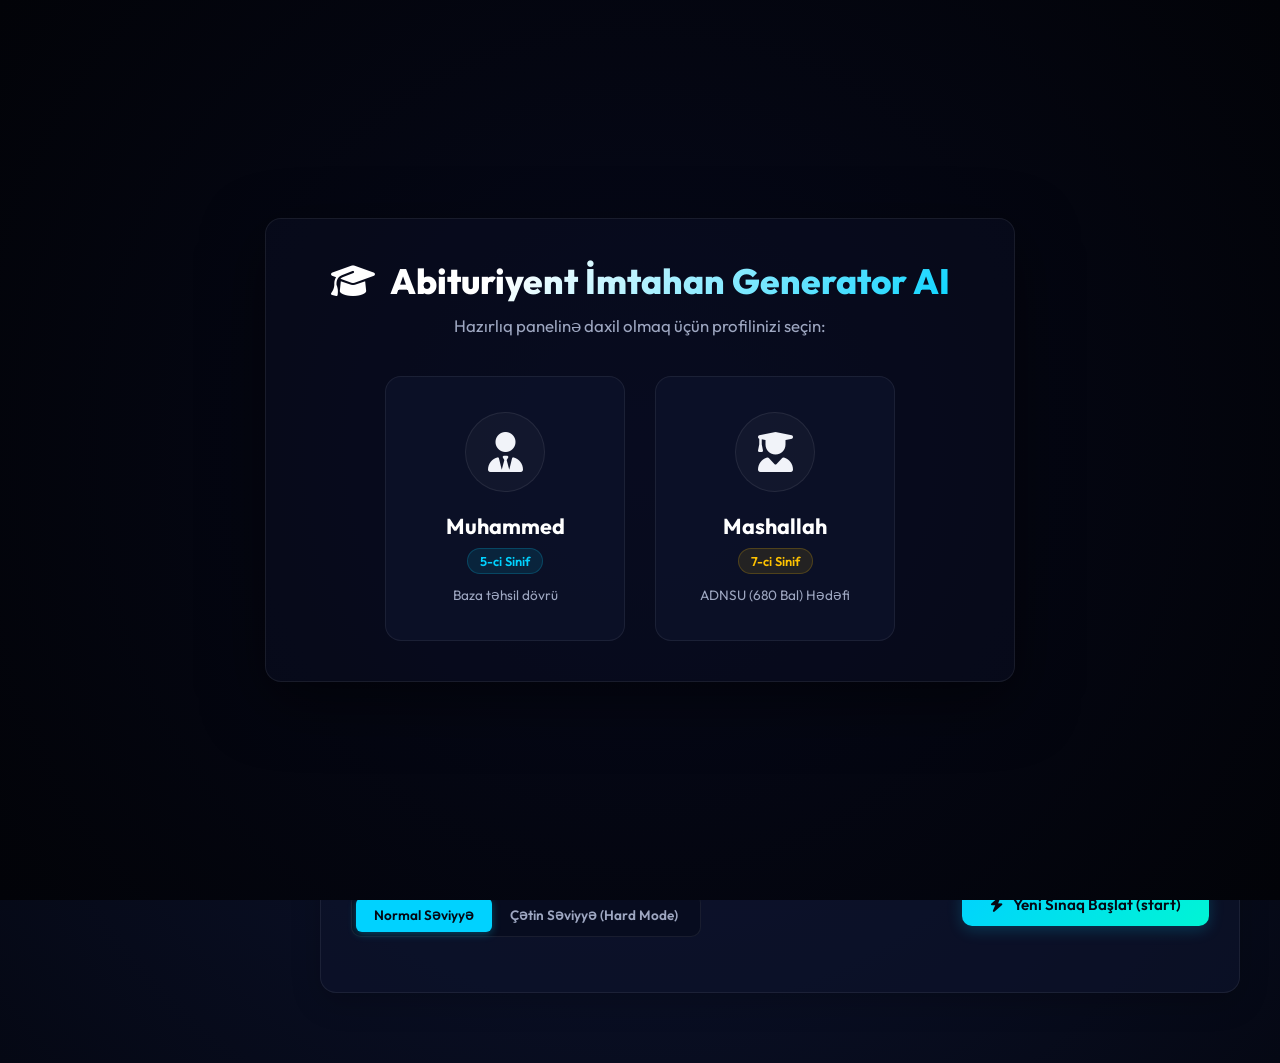
==== index.html @ c6dd71a8 "Add files via upload" ====
<!DOCTYPE html>
<html lang="az">
<head>
  <meta charset="UTF-8">
  <meta name="viewport" content="width=device-width, initial-scale=1.0">
  <title>ADNSU 1-ci Qrup Hazırlıq Paneli — Abituriyent İmtahan Generator AI</title>
  
  <!-- FontAwesome Icons -->
  <link rel="stylesheet" href="https://cdnjs.cloudflare.com/ajax/libs/font-awesome/6.4.0/css/all.min.css">
  
  <!-- Custom Styles -->
  <link rel="stylesheet" href="styles.css">
</head>
<body>

  <!-- UPGRADE: Multi-user passwordless Login Overlay -->
  <div id="login-screen" class="login-overlay">
    <div class="login-container">
      <h1 class="login-title"><i class="fa-solid fa-graduation-cap"></i> Abituriyent İmtahan Generator AI</h1>
      <p class="login-subtitle">Hazırlıq panelinə daxil olmaq üçün profilinizi seçin:</p>
      <div class="profiles-grid">
        <div class="profile-card muhammed-card" id="profile-muhammed">
          <div class="profile-avatar"><i class="fa-solid fa-user-tie"></i></div>
          <h3>Muhammed</h3>
          <span class="profile-badge">5-ci Sinif</span>
          <p class="profile-desc">Baza təhsil dövrü</p>
        </div>
        <div class="profile-card mashallah-card" id="profile-mashallah">
          <div class="profile-avatar"><i class="fa-solid fa-user-graduate"></i></div>
          <h3>Mashallah</h3>
          <span class="profile-badge target">7-ci Sinif</span>
          <p class="profile-desc">ADNSU (680 Bal) Hədəfi</p>
        </div>
      </div>
    </div>
  </div>

  <div class="app-container">
    
    <!-- Sidebar Navigation -->
    <aside class="sidebar">
      <div class="sidebar-top">
        <div class="logo-section">
          <div class="logo-icon">
            <i class="fa-solid fa-graduation-cap"></i>
          </div>
          <div class="logo-text">
            <h2>ADNSU AI</h2>
            <p>1-ci Qrup Hazırlıq</p>
          </div>
        </div>
        
        <ul class="nav-links">
          <li class="nav-item">
            <button class="nav-btn active" data-tab="exam-tab">
              <i class="fa-solid fa-circle-play"></i>
              <span>Sınaq İmtahanı</span>
            </button>
          </li>
          <li class="nav-item">
            <button class="nav-btn" data-tab="roadmap-tab">
              <i class="fa-solid fa-map-location-dot"></i>
              <span>Riyaziyyat Yol Xəritəsi</span>
            </button>
          </li>
          <li class="nav-item">
            <button class="nav-btn" data-tab="plan-tab">
              <i class="fa-solid fa-calendar-check"></i>
              <span>Gündəlik Plan</span>
            </button>
          </li>
          <li class="nav-item">
            <button class="nav-btn" data-tab="calc-tab">
              <i class="fa-solid fa-calculator"></i>
              <span>ADNSU Kalkulyatoru</span>
            </button>
          </li>
        </ul>
      </div>
      
      <div class="sidebar-footer">
        <!-- UPGRADE: Sidebar Switch Profile Widget -->
        <div class="active-user-widget" id="sidebar-user-widget" style="margin-bottom: 15px; background: rgba(255,255,255,0.03); border: 1px solid var(--glass-border); border-radius: var(--border-radius-sm); padding: 10px; display: flex; align-items: center; justify-content: space-between;">
          <div style="display: flex; align-items: center; gap: 8px;">
            <i class="fa-solid fa-circle-user" id="sidebar-user-avatar-color" style="color: var(--neon-teal);"></i>
            <span style="font-size: 0.85rem; font-weight: 700;" id="sidebar-active-user-name">Giriş edilməyib</span>
          </div>
          <button id="btn-logout" title="İstifadəçini Dəyiş" style="background: transparent; border: none; cursor: pointer; color: var(--neon-rose); padding: 2px 6px; font-size: 0.95rem; transition: var(--transition-smooth);"><i class="fa-solid fa-right-from-bracket"></i></button>
        </div>
        <p>© 2026 Elite Exam Sim AI</p>
        <p>Hədəf: 680+ Bal</p>
      </div>
    </aside>

    <!-- Main Content Panel -->
    <main class="main-content">
      
      <!-- Top Dashboard Header -->
      <header class="header-dashboard">
        <div class="welcome-msg">
          <h1 id="dynamic-greeting">Xoş Gəldin, Abituriyent!</h1>
          <p>ADNSU hazırlıq planına əsasən bugünkü inkişaf göstəricilərin:</p>
        </div>
        
        <div class="target-badge">
          <i class="fa-solid fa-award"></i>
          <span>Hədəf: ADNSU (650–680 Bal)</span>
        </div>

        <!-- UPGRADE: Custom Class/Grade Selector Menu -->
        <div class="class-selector-wrapper" style="background: var(--glass-surface); border: 1px solid var(--glass-border); border-radius: 50px; padding: 4px 15px; display: flex; align-items: center; gap: 10px;">
          <span style="font-size: 0.85rem; color: var(--color-text-secondary); font-weight: 600;">Sinif:</span>
          <select class="class-select-dropdown" id="header-class-selector" style="background: transparent; border: none; color: var(--neon-teal); font-weight: 700; outline: none; cursor: pointer;">
            <option value="1" style="background: var(--bg-secondary); color: #fff;">1-ci Sinif</option>
            <option value="2" style="background: var(--bg-secondary); color: #fff;">2-ci Sinif</option>
            <option value="3" style="background: var(--bg-secondary); color: #fff;">3-cü Sinif</option>
            <option value="4" style="background: var(--bg-secondary); color: #fff;">4-cü Sinif</option>
            <option value="5" style="background: var(--bg-secondary); color: #fff;">5-ci Sinif</option>
            <option value="6" style="background: var(--bg-secondary); color: #fff;">6-cı Sinif</option>
            <option value="7" style="background: var(--bg-secondary); color: #fff;">7-ci Sinif</option>
            <option value="8" style="background: var(--bg-secondary); color: #fff;">8-ci Sinif</option>
            <option value="9" style="background: var(--bg-secondary); color: #fff;">9-cu Sinif</option>
            <option value="10" style="background: var(--bg-secondary); color: #fff;">10-cu Sinif</option>
            <option value="11" style="background: var(--bg-secondary); color: #fff;">11-ci Sinif</option>
          </select>
        </div>
      </header>

      <!-- Dashboard Summary Stats Row -->
      <section class="summary-grid">
        <div class="summary-card">
          <div class="card-header-summary">
            <span class="card-title">İmtahan sayı</span>
            <i class="fa-solid fa-file-signature card-icon"></i>
          </div>
          <div class="card-value" id="stats-total-exams">0</div>
          <div class="card-trend">
            <i class="fa-solid fa-circle-check"></i>
            <span>Sınaq simulyasiyası</span>
          </div>
        </div>
        
        <div class="summary-card">
          <div class="card-header-summary">
            <span class="card-title">Ortalama Bal</span>
            <i class="fa-solid fa-star-half-stroke card-icon" style="color: var(--neon-amber);"></i>
          </div>
          <div class="card-value" id="stats-avg-score">0%</div>
          <div class="card-trend" id="stats-avg-level">
            <span>Səviyyə: Yoxdur</span>
          </div>
        </div>

        <div class="summary-card">
          <div class="card-header-summary">
            <span class="card-title">Riyaziyyat Tərəqqisi</span>
            <i class="fa-solid fa-compass-drafting card-icon" style="color: var(--neon-teal);"></i>
          </div>
          <div class="card-value" id="stats-math-progress">0%</div>
          <div class="card-trend">
            <i class="fa-solid fa-arrow-trend-up"></i>
            <span>Mövzu tamamlanması</span>
          </div>
        </div>

        <div class="summary-card">
          <div class="card-header-summary">
            <span class="card-title">Gündəlik Tapşırıqlar</span>
            <i class="fa-solid fa-list-check card-icon" style="color: var(--neon-rose);"></i>
          </div>
          <div class="card-value" id="stats-daily-tasks">0%</div>
          <div class="card-trend">
            <i class="fa-solid fa-calendar-day"></i>
            <span>Həftəlik hədəf statusu</span>
          </div>
        </div>
      </section>

      <!-- VIEW 1: SINAQ İMTAHANI (EXAM GENERATOR) -->
      <div id="exam-tab" class="tab-view active">
        <!-- UPGRADE: Global Comparative Scoreboard -->
        <div class="glass-card" style="border-color: rgba(255,255,255,0.05); background: rgba(12,17,38,0.4); margin-bottom: 25px; padding: 20px 24px;">
          <h3 style="font-size: 1.15rem; font-weight: 700; margin-bottom: 15px; color: var(--neon-blue); display: flex; align-items: center; gap: 10px;">
            <i class="fa-solid fa-chart-simple"></i> Ümumi Liderlər Cədvəli (Muhammed vs Mashallah)
          </h3>
          <div class="scoreboard-grid">
            <div class="scoreboard-col" id="score-col-muhammed" style="flex: 1; padding: 10px 15px;">
              <div class="scoreboard-user-header" style="display: flex; align-items: center; gap: 8px; margin-bottom: 8px;">
                <i class="fa-solid fa-circle-user" style="color: var(--neon-blue); font-size: 1.1rem;"></i>
                <strong style="font-size: 0.95rem;">Muhammed (5-ci Sinif)</strong>
              </div>
              <div class="scoreboard-stats-row" style="font-size: 0.9rem; color: var(--color-text-secondary); display: flex; gap: 20px;">
                <div>Son İmtahan: <span id="board-score-muhammed" style="color: var(--neon-blue); font-weight: 700;">Yoxdur</span></div>
                <div>Orta Bal: <span id="board-avg-muhammed" style="color: var(--neon-teal); font-weight: 700;">Yoxdur</span></div>
              </div>
            </div>
            
            <div class="scoreboard-col" id="score-col-mashallah" style="flex: 1; padding: 10px 15px; border-left: 1px solid rgba(255,255,255,0.08);">
              <div class="scoreboard-user-header" style="display: flex; align-items: center; gap: 8px; margin-bottom: 8px;">
                <i class="fa-solid fa-circle-user" style="color: var(--neon-amber); font-size: 1.1rem;"></i>
                <strong style="font-size: 0.95rem;">Mashallah (7-ci Sinif)</strong>
              </div>
              <div class="scoreboard-stats-row" style="font-size: 0.9rem; color: var(--color-text-secondary); display: flex; flex-direction: column; gap: 5px;">
                <div style="display: flex; gap: 20px;">
                  <div>Son İmtahan: <span id="board-score-mashallah" style="color: var(--neon-amber); font-weight: 700;">Yoxdur</span></div>
                  <div>Orta Bal: <span id="board-avg-mashallah" style="color: var(--neon-teal); font-weight: 700;">Yoxdur</span></div>
                </div>
                <div style="width: 100%; margin-top: 5px;">
                  <div style="display: flex; justify-content: space-between; font-size: 0.8rem; margin-bottom: 3px;">
                    <span>ADNSU Hədəf Tərəqqisi:</span>
                    <span id="board-pct-mashallah" style="color: var(--neon-amber); font-weight: 600;">0%</span>
                  </div>
                  <div class="analysis-bar-container" style="height: 6px;">
                    <div class="analysis-bar-fill" id="board-fill-mashallah" style="background: var(--neon-amber); width: 0%;"></div>
                  </div>
                </div>
              </div>
            </div>
          </div>
        </div>

        <div class="glass-card">
          <div class="glass-card-title">
            <span><i class="fa-solid fa-microchip" style="color: var(--neon-blue); margin-right: 10px;"></i> DİM Formatında Qarışıq Sınaq Simulyatoru</span>
            <span class="target-badge" id="exam-status-badge" style="display: none; border-color: var(--neon-teal); color: var(--neon-teal);">İmtahan Davam Edir</span>
          </div>

          <!-- Default Welcome / Setup screen -->
          <div id="exam-setup-view">
            <p style="color: var(--color-text-secondary); line-height: 1.6; margin-bottom: 25px;">
              Bu simulyator, Dövlət İmtahan Mərkəzinin (DİM) yeni 1-ci ixtisas qrupu fənn sisteminə uyğun olaraq hazırlanmışdır. 
              <strong>Kimya fənni çıxarılmış, yerinə İnformatika və Məntiq fənləri əlavə edilmişdir.</strong>
              Hər start düyməsinə kliklədiyinizdə fənn paylanması qorunaraq 20 tamamilə qarışıq və unikal test sualı yaradılacaqdır.
            </p>
            
            <div class="exam-controls">
              <div class="difficulty-toggle-wrapper">
                <span style="font-size: 0.9rem; font-weight: 600; color: var(--color-text-secondary); margin-right: 15px;">Çətinlik Dərəcəsi:</span>
                <div class="difficulty-toggle">
                  <button class="toggle-option active" id="diff-normal">Normal Səviyyə</button>
                  <button class="toggle-option" id="diff-hard">Çətin Səviyyə (Hard Mode)</button>
                </div>
              </div>
              
              <button class="btn-premium" id="btn-start-exam">
                <i class="fa-solid fa-bolt"></i> Yeni Sınaq Başlat (start)
              </button>
            </div>
          </div>

          <!-- Active Exam Question Sheet -->
          <div id="exam-active-view" style="display: none;">
            <div class="exam-controls" style="border-bottom: 1px solid rgba(255,255,255,0.05); padding-bottom: 15px;">
              <div>
                <span style="font-size: 0.95rem; color: var(--color-text-secondary);">Sınaq İmtahanı Aktivdir</span>
                <h4 style="font-size: 1.15rem; font-weight: 700; color: var(--neon-blue); margin-top: 4px;" id="exam-questions-counter">Hazırlanır...</h4>
              </div>
              <div style="display: flex; gap: 10px;">
                <button class="btn-secondary-glow" id="btn-reset-exam">Yenidən Başlat</button>
                <button class="btn-premium" id="btn-check-answers" style="background: linear-gradient(135deg, var(--neon-teal) 0%, var(--neon-blue) 100%);">
                  <i class="fa-solid fa-square-poll-vertical"></i> Nəticəni Yoxla (check)
                </button>
              </div>
            </div>

            <!-- Dynamic Question List Insertion Point -->
            <div class="questions-list" id="active-questions-list"></div>
          </div>

          <!-- Post-Grading Score Card & Mistake Review -->
          <div id="exam-results-view" style="display: none;">
            <div class="glass-card-title" style="border-color: var(--neon-teal);">
              <span><i class="fa-solid fa-square-poll-vertical" style="color: var(--neon-teal); margin-right: 10px;"></i> Sınaq Nəticələriniz</span>
              <button class="btn-premium" id="btn-restart-setup">
                <i class="fa-solid fa-arrow-rotate-right"></i> Yeni İmtahana Başla
              </button>
            </div>

            <div class="score-summary-panel">
              <div class="score-circular-container">
                <div class="circular-progress" id="results-circle">
                  <div class="score-text-inside" id="results-percent-display">
                    0%
                    <span>NƏTİCƏ</span>
                  </div>
                </div>
                <h3 class="score-grade-label" id="results-grade-label">Zəif</h3>
                <p style="font-size: 0.85rem; color: var(--color-text-secondary);" id="results-raw-score">0 / 20 düzgün cavab</p>
              </div>

              <div class="subject-analysis-box">
                <h4 class="analysis-title">Fənnlər Üzrə Analiz</h4>
                <div class="analysis-list" id="results-subject-analysis-list">
                  <!-- Subject bars dynamically injected -->
                </div>
              </div>
            </div>

            <!-- Incorrect Answers Step-by-Step solutions -->
            <div class="glass-card" style="margin-top: 30px; border-color: rgba(255,255,255,0.05); background: rgba(6, 10, 25, 0.4);">
              <h3 style="font-size: 1.2rem; font-weight: 700; margin-bottom: 20px; color: var(--neon-amber);">
                <i class="fa-solid fa-circle-info" style="margin-right: 10px;"></i> Səhvlərin İzahı və Təhlili (mistake)
              </h3>
              <p style="color: var(--color-text-secondary); font-size: 0.9rem; margin-bottom: 20px;" id="results-mistake-intro">
                Aşağıda səhv etdiyiniz sualların və ya boş buraxdığınız tapşırıqların ətraflı addım-addım həlləri təqdim edilmişdir.
              </p>
              <div class="questions-list" id="graded-mistakes-review-list">
                <!-- Incorrect questions review goes here -->
              </div>
            </div>

            <!-- Doubtful Questions marked "Əmin deyiləm" -->
            <div class="glass-card" style="margin-top: 30px; border-color: rgba(255, 195, 0, 0.2); background: rgba(12, 17, 38, 0.4);" id="review-questions-box">
              <h3 style="font-size: 1.2rem; font-weight: 700; margin-bottom: 20px; color: var(--neon-amber);">
                <i class="fa-solid fa-bookmark" style="margin-right: 10px;"></i> Şübhəli Suallar (Əmin deyiləm)
              </h3>
              <p style="color: var(--color-text-secondary); font-size: 0.9rem; margin-bottom: 20px;">
                İmtahan zamanı "Əmin deyiləm" olaraq işarələdiyiniz suallar aşağıda siyahılanmışdır. Onları yenidən analiz edib cavablandıra bilərsiniz.
              </p>
              <div class="questions-list" id="graded-review-review-list">
                <!-- Doubtful questions review goes here -->
              </div>
            </div>
          </div>
        </div>
      </div>

      <!-- VIEW 2: RİYAZİYYAT YOL XƏRİTƏSİ (MATHEMATICS ROADMAP) -->
      <div id="roadmap-tab" class="tab-view">
        <div class="glass-card">
          <div class="glass-card-title">
            <span><i class="fa-solid fa-map-location-dot" style="color: var(--neon-blue); margin-right: 10px;"></i> Riyaziyyat Fənni Yol Xəritəsi</span>
            <div class="target-badge" style="border-color: var(--neon-teal); color: var(--neon-teal);">
              <span id="roadmap-global-progress">Tərəqqi: 0%</span>
            </div>
          </div>
          
          <p style="color: var(--color-text-secondary); line-height: 1.6; margin-bottom: 30px; font-size: 0.95rem;">
            7-ci sinifdən 11-ci sinif buraxılış və blok imtahanına qədər bütün DİM Riyaziyyat mövzuları aşağıda ardıcıllıqla verilmişdir. 
            Mənimsədiyiniz mövzuları qeyd edin və tərəqqinizi real vaxt rejimində izləyin. Məlumatlar avtomatik yadda saxlanılır!
          </p>

          <div class="roadmap-timeline" id="roadmap-timeline-container">
            <!-- Timeline elements dynamically injected -->
          </div>
        </div>
      </div>

      <!-- VIEW 3: GÜNDƏLİK PLAN (DAILY STUDY PLAN) -->
      <div id="plan-tab" class="tab-view">
        <div class="glass-card">
          <div class="glass-card-title">
            <span><i class="fa-solid fa-calendar-check" style="color: var(--neon-blue); margin-right: 10px;"></i> Gündəlik və Siniflər Üzrə Dərs Planı</span>
            <div class="target-badge" style="border-color: var(--neon-teal); color: var(--neon-teal);">
              <span id="plan-global-progress">Tamamlanma: 0%</span>
            </div>
          </div>

          <p style="color: var(--color-text-secondary); line-height: 1.6; margin-bottom: 25px; font-size: 0.95rem;">
            650–680 bal toplamaq sistemli işləməkdən asılıdır. Hər yaş/sinif qrupuna uyğun olaraq sizə təqdim etdiyimiz 
            hazırlıq addımlarını edin. Gündəlik fəaliyyətlərinizi yoxlayaraq sistemli hərəkət edin.
          </p>

          <div class="plan-tabs">
            <button class="plan-tab-btn active" data-plan="plan-7-8">7–8-ci Sinif (Baza dövrü)</button>
            <button class="plan-tab-btn" data-plan="plan-9">9-cu Sinif (Buraxılış ili)</button>
            <button class="plan-tab-btn" data-plan="plan-10-11">10–11-ci Sinif (1-ci qrup blok)</button>
          </div>

          <!-- Dynamic Study checklist insertion containers -->
          <div class="plan-list-section active" id="plan-7-8">
            <!-- Dynamically populated -->
          </div>
          <div class="plan-list-section" id="plan-9">
            <!-- Dynamically populated -->
          </div>
          <div class="plan-list-section" id="plan-10-11">
            <!-- Dynamically populated -->
          </div>
        </div>
      </div>

      <!-- VIEW 4: ADNSU KALKULYATORU (TARGET CALCULATOR) -->
      <div id="calc-tab" class="tab-view">
        <div class="glass-card">
          <div class="glass-card-title">
            <span><i class="fa-solid fa-calculator" style="color: var(--neon-blue); margin-right: 10px;"></i> ADNSU Hədəf və Bal Kalkulyatoru (700 bal)</span>
          </div>

          <p style="color: var(--color-text-secondary); line-height: 1.6; margin-bottom: 30px; font-size: 0.95rem;">
            DİM-in 1-ci qrup balları 2 mərhələ üzrə hesablanır: <strong>I Mərhələ (Buraxılış - max 300 bal)</strong> və <strong>II Mərhələ (Blok - max 400 bal)</strong>. 
            Aşağıdakı sürgüləri tənzimləyərək hədəflərinizi müəyyən edin və ADNSU-nun müvafiq ixtisaslarına uyğunluğunuzu öyrənin.
          </p>

          <div class="calc-container">
            
            <div class="calc-inputs-block">
              <!-- Category 1: Buraxılış fənləri -->
              <h4 style="font-size: 1.05rem; font-weight: 700; color: var(--neon-blue); border-bottom: 1px solid rgba(255,255,255,0.05); padding-bottom: 8px;">
                I Mərhələ: Buraxılış İmtahanı (Maksimum 300 Bal)
              </h4>
              
              <div class="calc-row-item">
                <div class="calc-row-label">
                  <i class="fa-solid fa-book-open"></i>
                  <span>Azərbaycan dili</span>
                </div>
                <input type="range" class="calc-slider" id="calc-l1-lang" min="0" max="100" value="85">
                <div class="calc-value-display" id="calc-l1-lang-val">85 Bal</div>
              </div>

              <div class="calc-row-item">
                <div class="calc-row-label">
                  <i class="fa-solid fa-square-root-variable"></i>
                  <span>Riyaziyyat</span>
                </div>
                <input type="range" class="calc-slider" id="calc-l1-math" min="0" max="100" value="90">
                <div class="calc-value-display" id="calc-l1-math-val">90 Bal</div>
              </div>

              <div class="calc-row-item">
                <div class="calc-row-label">
                  <i class="fa-solid fa-language"></i>
                  <span>İngilis dili</span>
                </div>
                <input type="range" class="calc-slider" id="calc-l1-eng" min="0" max="100" value="85">
                <div class="calc-value-display" id="calc-l1-eng-val">85 Bal</div>
              </div>

              <!-- Category 2: Blok fənləri -->
              <h4 style="font-size: 1.05rem; font-weight: 700; color: var(--neon-teal); border-bottom: 1px solid rgba(255,255,255,0.05); padding-bottom: 8px; margin-top: 15px;">
                II Mərhələ: 1-ci Qrup Blok İmtahanı (Maksimum 400 Bal)
              </h4>

              <div class="calc-row-item">
                <div class="calc-row-label">
                  <i class="fa-solid fa-compass-drafting"></i>
                  <span>Riyaziyyat (Blok)</span>
                </div>
                <input type="range" class="calc-slider" id="calc-l2-math" min="0" max="150" value="130">
                <div class="calc-value-display" id="calc-l2-math-val">130 Bal</div>
              </div>

              <div class="calc-row-item">
                <div class="calc-row-label">
                  <i class="fa-solid fa-atom"></i>
                  <span>Fizika (Blok)</span>
                </div>
                <input type="range" class="calc-slider" id="calc-l2-phys" min="0" max="150" value="120">
                <div class="calc-value-display" id="calc-l2-phys-val">120 Bal</div>
              </div>

              <div class="calc-row-item">
                <div class="calc-row-label">
                  <i class="fa-solid fa-network-wired"></i>
                  <span>İnformatika (Blok)</span>
                </div>
                <input type="range" class="calc-slider" id="calc-l2-info" min="0" max="100" value="90">
                <div class="calc-value-display" id="calc-l2-info-val">90 Bal</div>
              </div>
            </div>

            <!-- Results Card display -->
            <div class="calc-results-card">
              <div class="calc-score-circle">
                <div class="calc-score-number" id="calc-total-score">600</div>
                <div class="calc-score-total">700 BALDAN</div>
              </div>
              <h3 class="calc-status-title" id="calc-faculty-tier">Kompüter Mühəndisliyi</h3>
              <p class="calc-status-desc" id="calc-faculty-analysis">
                Topladığınız <strong>600 Bal</strong> ilə ADNSU-nun əksər ixtisaslarına (məsələn, İT və Kompüter Mühəndisliyi) qəbul olma şansınız çox yüksəkdir! 680 bal hədəfi üçün Riyaziyyat və Fizikadan bir az daha güclənməlisiniz.
              </p>
            </div>

          </div>
        </div>
      </div>

    </main>

  </div>

  <!-- Load Questions database -->
  <script src="questions.js"></script>
  <!-- Concept Explanation Modal -->
  <div id="help-modal" class="modal-overlay" style="display: none;">
    <div class="modal-content">
      <div class="modal-header">
        <h3>
          <i class="fa-solid fa-lightbulb" style="color: var(--neon-teal); margin-right: 10px;"></i>
          Mövzu İzahı (Başa Sal)
        </h3>
        <button class="modal-close-btn" id="btn-close-modal"><i class="fa-solid fa-xmark"></i></button>
      </div>
      <div class="modal-body">
        <p id="help-modal-concept-text"></p>
      </div>
      <div class="modal-footer">
        <button class="btn-premium" id="btn-modal-got-it">Başa Düşdüm! 👍</button>
      </div>
    </div>
  </div>

  <!-- Load Main Application Logic -->
  <script src="app.js"></script>
</body>
</html>
---- styles.css ----
/* styles.css - ADNSU 1st Group Prep Dashboard Premium Styles */
@import url('https://fonts.googleapis.com/css2?family=Outfit:wght@300;400;500;600;700;800&display=swap');

:root {
  --bg-primary: #050814;
  --bg-secondary: #0c1126;
  --glass-surface: rgba(13, 19, 44, 0.7);
  --glass-border: rgba(255, 255, 255, 0.07);
  --glass-border-glow: rgba(0, 210, 255, 0.3);
  
  --color-text-primary: #f1f3f9;
  --color-text-secondary: #9ea7c1;
  --color-text-muted: #5e6885;
  
  --neon-blue: #00d2ff;
  --neon-teal: #00f5d4;
  --neon-amber: #ffc300;
  --neon-rose: #ff2a7a;
  
  --neon-blue-glow: rgba(0, 210, 255, 0.4);
  --neon-teal-glow: rgba(0, 245, 212, 0.4);
  --neon-amber-glow: rgba(255, 195, 0, 0.4);
  --neon-rose-glow: rgba(255, 42, 122, 0.4);
  
  --border-radius-lg: 16px;
  --border-radius-md: 10px;
  --border-radius-sm: 6px;
  
  --transition-smooth: all 0.3s cubic-bezier(0.4, 0, 0.2, 1);
  --font-main: 'Outfit', sans-serif;
}

* {
  margin: 0;
  padding: 0;
  box-sizing: border-box;
  font-family: var(--font-main);
  scrollbar-width: thin;
  scrollbar-color: var(--neon-blue) var(--bg-secondary);
}

/* Scrollbar styling */
::-webkit-scrollbar {
  width: 8px;
  height: 8px;
}
::-webkit-scrollbar-track {
  background: var(--bg-primary);
}
::-webkit-scrollbar-thumb {
  background: var(--bg-secondary);
  border-radius: 10px;
  border: 2px solid var(--bg-primary);
}
::-webkit-scrollbar-thumb:hover {
  background: var(--neon-blue);
}

body {
  background: radial-gradient(circle at 50% 50%, #0e1635 0%, #050814 100%);
  color: var(--color-text-primary);
  min-height: 100vh;
  display: flex;
  overflow-x: hidden;
}

/* Main Layout */
.app-container {
  display: flex;
  width: 100%;
  min-height: 100vh;
}

/* Sidebar Styling */
.sidebar {
  width: 280px;
  background: rgba(6, 10, 25, 0.85);
  backdrop-filter: blur(20px);
  border-right: 1px solid var(--glass-border);
  padding: 30px 20px;
  display: flex;
  flex-direction: class; /* column */
  flex-direction: column;
  justify-content: space-between;
  position: fixed;
  height: 100vh;
  z-index: 100;
  transition: var(--transition-smooth);
}

.logo-section {
  display: flex;
  align-items: center;
  gap: 15px;
  margin-bottom: 40px;
  padding: 0 10px;
}

.logo-icon {
  width: 45px;
  height: 45px;
  background: linear-gradient(135deg, var(--neon-blue) 0%, var(--neon-teal) 100%);
  border-radius: var(--border-radius-md);
  display: flex;
  align-items: center;
  justify-content: center;
  box-shadow: 0 0 15px var(--neon-blue-glow);
  font-size: 1.5rem;
  color: var(--bg-primary);
}

.logo-text h2 {
  font-size: 1.25rem;
  font-weight: 800;
  background: linear-gradient(to right, var(--color-text-primary), var(--neon-blue));
  -webkit-background-clip: text;
  -webkit-text-fill-color: transparent;
  letter-spacing: 0.5px;
}

.logo-text p {
  font-size: 0.75rem;
  color: var(--neon-teal);
  font-weight: 500;
  text-transform: uppercase;
  letter-spacing: 1px;
}

.nav-links {
  list-style: none;
  display: flex;
  flex-direction: column;
  gap: 10px;
}

.nav-item {
  width: 100%;
}

.nav-btn {
  width: 100%;
  background: transparent;
  border: none;
  outline: none;
  padding: 14px 18px;
  color: var(--color-text-secondary);
  border-radius: var(--border-radius-md);
  display: flex;
  align-items: center;
  gap: 15px;
  cursor: pointer;
  font-size: 0.95rem;
  font-weight: 500;
  text-align: left;
  transition: var(--transition-smooth);
}

.nav-btn i {
  font-size: 1.15rem;
  transition: var(--transition-smooth);
}

.nav-btn:hover {
  color: var(--neon-blue);
  background: rgba(0, 210, 255, 0.05);
}

.nav-btn.active {
  color: var(--bg-primary);
  background: linear-gradient(135deg, var(--neon-blue) 0%, var(--neon-teal) 100%);
  font-weight: 600;
  box-shadow: 0 4px 15px rgba(0, 210, 255, 0.25);
}

.nav-btn.active i {
  color: var(--bg-primary);
}

.sidebar-footer {
  padding: 20px 10px 0;
  border-top: 1px solid rgba(255, 255, 255, 0.05);
}

.sidebar-footer p {
  font-size: 0.8rem;
  color: var(--color-text-muted);
  text-align: center;
}

/* Main Content Area */
.main-content {
  flex: 1;
  margin-left: 280px;
  padding: 40px;
  min-height: 100vh;
  transition: var(--transition-smooth);
}

/* Header Dashboard Styling */
.header-dashboard {
  display: flex;
  justify-content: space-between;
  align-items: center;
  margin-bottom: 35px;
}

.welcome-msg h1 {
  font-size: 2.2rem;
  font-weight: 800;
  margin-bottom: 6px;
  background: linear-gradient(to right, #ffffff 30%, var(--color-text-secondary));
  -webkit-background-clip: text;
  -webkit-text-fill-color: transparent;
}

.welcome-msg p {
  font-size: 0.95rem;
  color: var(--color-text-secondary);
}

.target-badge {
  background: var(--glass-surface);
  border: 1px solid var(--neon-amber-glow);
  border-radius: 50px;
  padding: 8px 20px;
  display: flex;
  align-items: center;
  gap: 10px;
  box-shadow: 0 0 15px rgba(255, 195, 0, 0.1);
}

.target-badge i {
  color: var(--neon-amber);
}

.target-badge span {
  font-size: 0.9rem;
  font-weight: 600;
  color: var(--neon-amber);
}

/* Dashboard Grid Summary Cards */
.summary-grid {
  display: grid;
  grid-template-columns: repeat(auto-fit, minmax(220px, 1fr));
  gap: 20px;
  margin-bottom: 35px;
}

.summary-card {
  background: var(--glass-surface);
  backdrop-filter: blur(15px);
  border: 1px solid var(--glass-border);
  border-radius: var(--border-radius-lg);
  padding: 24px;
  display: flex;
  flex-direction: column;
  gap: 10px;
  transition: var(--transition-smooth);
  position: relative;
  overflow: hidden;
}

.summary-card:hover {
  transform: translateY(-5px);
  border-color: var(--neon-blue-glow);
  box-shadow: 0 8px 25px rgba(0, 210, 255, 0.1);
}

.summary-card::before {
  content: '';
  position: absolute;
  top: 0;
  left: 0;
  width: 100%;
  height: 4px;
  background: linear-gradient(to right, var(--neon-blue), var(--neon-teal));
  opacity: 0;
  transition: var(--transition-smooth);
}

.summary-card:hover::before {
  opacity: 1;
}

.card-header-summary {
  display: flex;
  justify-content: space-between;
  align-items: center;
}

.card-title {
  font-size: 0.85rem;
  color: var(--color-text-secondary);
  font-weight: 600;
  text-transform: uppercase;
  letter-spacing: 0.5px;
}

.card-icon {
  font-size: 1.25rem;
  color: var(--neon-blue);
}

.card-value {
  font-size: 1.85rem;
  font-weight: 800;
  color: var(--color-text-primary);
}

.card-trend {
  font-size: 0.8rem;
  color: var(--neon-teal);
  display: flex;
  align-items: center;
  gap: 5px;
}

/* Tabs Views Container */
.tab-view {
  display: none;
  animation: fadeIn 0.4s ease-out forwards;
}

.tab-view.active {
  display: block;
}

@keyframes fadeIn {
  from {
    opacity: 0;
    transform: translateY(10px);
  }
  to {
    opacity: 1;
    transform: translateY(0);
  }
}

/* Interactive Glass Cards */
.glass-card {
  background: var(--glass-surface);
  backdrop-filter: blur(15px);
  border: 1px solid var(--glass-border);
  border-radius: var(--border-radius-lg);
  padding: 30px;
  margin-bottom: 30px;
  box-shadow: 0 10px 30px rgba(0, 0, 0, 0.2);
  transition: var(--transition-smooth);
}

.glass-card:hover {
  border-color: rgba(255, 255, 255, 0.12);
}

.glass-card-title {
  font-size: 1.35rem;
  font-weight: 700;
  margin-bottom: 20px;
  border-left: 4px solid var(--neon-blue);
  padding-left: 15px;
  display: flex;
  justify-content: space-between;
  align-items: center;
}

/* Buttons */
.btn-premium {
  background: linear-gradient(135deg, var(--neon-blue) 0%, var(--neon-teal) 100%);
  color: var(--bg-primary);
  border: none;
  outline: none;
  padding: 12px 28px;
  font-size: 0.95rem;
  font-weight: 600;
  border-radius: var(--border-radius-md);
  cursor: pointer;
  display: inline-flex;
  align-items: center;
  gap: 10px;
  box-shadow: 0 4px 15px rgba(0, 210, 255, 0.2);
  transition: var(--transition-smooth);
}

.btn-premium:hover {
  transform: translateY(-2px);
  box-shadow: 0 6px 20px rgba(0, 210, 255, 0.35);
}

.btn-premium:active {
  transform: translateY(0);
}

.btn-secondary-glow {
  background: rgba(255, 255, 255, 0.03);
  color: var(--color-text-primary);
  border: 1px solid var(--glass-border);
  outline: none;
  padding: 12px 28px;
  font-size: 0.95rem;
  font-weight: 600;
  border-radius: var(--border-radius-md);
  cursor: pointer;
  display: inline-flex;
  align-items: center;
  gap: 10px;
  transition: var(--transition-smooth);
}

.btn-secondary-glow:hover {
  background: rgba(255, 255, 255, 0.07);
  border-color: rgba(255, 255, 255, 0.2);
  color: var(--neon-blue);
}

/* Exam Screen specific styling */
.exam-controls {
  display: flex;
  justify-content: space-between;
  align-items: center;
  margin-bottom: 25px;
  flex-wrap: wrap;
  gap: 15px;
}

.difficulty-toggle {
  display: flex;
  background: rgba(6, 10, 25, 0.6);
  border: 1px solid var(--glass-border);
  padding: 4px;
  border-radius: var(--border-radius-md);
}

.toggle-option {
  padding: 8px 18px;
  border-radius: var(--border-radius-sm);
  background: transparent;
  border: none;
  color: var(--color-text-secondary);
  font-weight: 600;
  font-size: 0.85rem;
  cursor: pointer;
  transition: var(--transition-smooth);
}

.toggle-option.active {
  background: var(--neon-blue);
  color: var(--bg-primary);
  box-shadow: 0 2px 8px rgba(0, 210, 255, 0.3);
}

.toggle-option.active.hard {
  background: var(--neon-rose);
  color: #fff;
  box-shadow: 0 2px 8px rgba(255, 42, 122, 0.3);
}

/* Question Layout in Exam */
.questions-list {
  display: flex;
  flex-direction: column;
  gap: 25px;
  margin-bottom: 35px;
}

.question-item-card {
  background: rgba(12, 17, 38, 0.45);
  border: 1px solid var(--glass-border);
  border-radius: var(--border-radius-lg);
  padding: 24px;
  transition: var(--transition-smooth);
}

.question-item-card:hover {
  border-color: rgba(255, 255, 255, 0.1);
}

.question-meta {
  display: flex;
  gap: 10px;
  margin-bottom: 12px;
}

.meta-badge {
  font-size: 0.75rem;
  font-weight: 600;
  padding: 4px 10px;
  border-radius: 4px;
  text-transform: uppercase;
}

.badge-subject {
  background: rgba(0, 210, 255, 0.15);
  color: var(--neon-blue);
}

.badge-difficulty {
  background: rgba(0, 245, 212, 0.15);
  color: var(--neon-teal);
}

.badge-difficulty.hard {
  background: rgba(255, 42, 122, 0.15);
  color: var(--neon-rose);
}

.question-text {
  font-size: 1.05rem;
  font-weight: 500;
  line-height: 1.6;
  margin-bottom: 20px;
  color: var(--color-text-primary);
}

.options-grid {
  display: grid;
  grid-template-columns: repeat(auto-fit, minmax(240px, 1fr));
  gap: 15px;
}

.option-wrapper {
  position: relative;
}

.option-btn {
  width: 100%;
  background: rgba(255, 255, 255, 0.02);
  border: 1px solid var(--glass-border);
  border-radius: var(--border-radius-md);
  padding: 14px 20px;
  text-align: left;
  color: var(--color-text-secondary);
  font-size: 0.95rem;
  cursor: pointer;
  transition: var(--transition-smooth);
  display: flex;
  align-items: center;
  gap: 12px;
}

.option-indicator {
  width: 24px;
  height: 24px;
  border: 2px solid var(--color-text-muted);
  border-radius: 50%;
  display: flex;
  align-items: center;
  justify-content: center;
  font-size: 0.8rem;
  font-weight: 700;
  color: var(--color-text-secondary);
  flex-shrink: 0;
  transition: var(--transition-smooth);
}

.option-btn:hover {
  background: rgba(0, 210, 255, 0.04);
  border-color: var(--neon-blue-glow);
  color: var(--color-text-primary);
}

.option-btn:hover .option-indicator {
  border-color: var(--neon-blue);
  color: var(--neon-blue);
}

/* Checked / Selected Option States */
.option-btn.selected {
  background: rgba(0, 210, 255, 0.08);
  border-color: var(--neon-blue);
  color: #fff;
}

.option-btn.selected .option-indicator {
  background: var(--neon-blue);
  border-color: var(--neon-blue);
  color: var(--bg-primary);
}

/* Grading specific styling */
.option-btn.correct {
  background: rgba(0, 245, 212, 0.1);
  border-color: var(--neon-teal);
  color: #fff;
}

.option-btn.correct .option-indicator {
  background: var(--neon-teal);
  border-color: var(--neon-teal);
  color: var(--bg-primary);
}

.option-btn.wrong {
  background: rgba(255, 42, 122, 0.1);
  border-color: var(--neon-rose);
  color: #fff;
}

.option-btn.wrong .option-indicator {
  background: var(--neon-rose);
  border-color: var(--neon-rose);
  color: #fff;
}

/* Step by Step Explanation Box */
.explanation-box {
  margin-top: 20px;
  background: rgba(255, 195, 0, 0.05);
  border: 1px dashed var(--neon-amber-glow);
  border-radius: var(--border-radius-md);
  padding: 18px;
  font-size: 0.9rem;
  line-height: 1.5;
  color: var(--color-text-secondary);
  animation: slideDown 0.3s ease-out forwards;
}

.explanation-title {
  font-weight: 700;
  color: var(--neon-amber);
  margin-bottom: 8px;
  display: flex;
  align-items: center;
  gap: 8px;
}

@keyframes slideDown {
  from {
    opacity: 0;
    transform: translateY(-10px);
  }
  to {
    opacity: 1;
    transform: translateY(0);
  }
}

/* Score Panel Card Styles */
.score-summary-panel {
  display: grid;
  grid-template-columns: 1fr 2fr;
  gap: 30px;
  margin-bottom: 35px;
  align-items: stretch;
}

.score-circular-container {
  display: flex;
  flex-direction: column;
  align-items: center;
  justify-content: center;
  background: rgba(12, 17, 38, 0.5);
  border: 1px solid var(--glass-border);
  border-radius: var(--border-radius-lg);
  padding: 40px;
  text-align: center;
}

.circular-progress {
  position: relative;
  width: 140px;
  height: 140px;
  border-radius: 50%;
  background: conic-gradient(var(--neon-blue) 0deg, rgba(255, 255, 255, 0.05) 0deg);
  display: flex;
  align-items: center;
  justify-content: center;
  margin-bottom: 20px;
  box-shadow: 0 0 20px rgba(0, 210, 255, 0.15);
}

.circular-progress::before {
  content: '';
  position: absolute;
  width: 116px;
  height: 116px;
  background: var(--bg-secondary);
  border-radius: 50%;
}

.score-text-inside {
  position: relative;
  z-index: 10;
  font-size: 2.2rem;
  font-weight: 800;
  color: #fff;
  display: flex;
  flex-direction: column;
  line-height: 1.1;
}

.score-text-inside span {
  font-size: 0.75rem;
  color: var(--color-text-secondary);
  font-weight: 600;
  text-transform: uppercase;
}

.score-grade-label {
  font-size: 1.1rem;
  font-weight: 700;
  margin-bottom: 5px;
}

.score-grade-label.yüksək { color: var(--neon-teal); }
.score-grade-label.yaxşı { color: var(--neon-blue); }
.score-grade-label.orta { color: var(--neon-amber); }
.score-grade-label.zəif { color: var(--neon-rose); }

.subject-analysis-box {
  background: rgba(12, 17, 38, 0.5);
  border: 1px solid var(--glass-border);
  border-radius: var(--border-radius-lg);
  padding: 30px;
}

.analysis-title {
  font-size: 1.1rem;
  font-weight: 700;
  margin-bottom: 20px;
}

.analysis-list {
  display: flex;
  flex-direction: column;
  gap: 15px;
}

.analysis-item {
  display: flex;
  flex-direction: column;
  gap: 6px;
}

.analysis-item-header {
  display: flex;
  justify-content: space-between;
  font-size: 0.9rem;
  font-weight: 500;
}

.analysis-bar-container {
  height: 8px;
  background: rgba(255, 255, 255, 0.05);
  border-radius: 50px;
  overflow: hidden;
}

.analysis-bar-fill {
  height: 100%;
  border-radius: 50px;
  width: 0%;
  transition: width 1s ease-out;
}

/* Mathematics Roadmap Timeline Styling */
.roadmap-timeline {
  position: relative;
  max-width: 800px;
  margin: 30px auto 0;
  padding-left: 30px;
}

.roadmap-timeline::before {
  content: '';
  position: absolute;
  left: 4px;
  top: 0;
  height: 100%;
  width: 2px;
  background: linear-gradient(to bottom, var(--neon-blue), var(--neon-teal), var(--neon-amber), var(--neon-rose));
}

.timeline-node {
  position: relative;
  margin-bottom: 45px;
}

.timeline-dot {
  position: absolute;
  left: -35px;
  top: 4px;
  width: 12px;
  height: 12px;
  border-radius: 50%;
  background: var(--bg-primary);
  border: 2px solid var(--neon-blue);
  box-shadow: 0 0 10px var(--neon-blue-glow);
  z-index: 5;
}

.timeline-node.active .timeline-dot {
  border-color: var(--neon-teal);
  box-shadow: 0 0 10px var(--neon-teal-glow);
}

.timeline-card {
  background: rgba(12, 17, 38, 0.55);
  border: 1px solid var(--glass-border);
  border-radius: var(--border-radius-lg);
  padding: 24px;
  cursor: pointer;
  transition: var(--transition-smooth);
}

.timeline-card:hover {
  transform: translateX(5px);
  border-color: var(--neon-blue-glow);
}

.timeline-header {
  display: flex;
  justify-content: space-between;
  align-items: center;
  margin-bottom: 12px;
}

.timeline-header h3 {
  font-size: 1.15rem;
  font-weight: 700;
}

.timeline-grade-badge {
  background: rgba(0, 210, 255, 0.1);
  color: var(--neon-blue);
  font-size: 0.75rem;
  font-weight: 600;
  padding: 4px 10px;
  border-radius: 50px;
}

.timeline-desc {
  font-size: 0.9rem;
  color: var(--color-text-secondary);
  line-height: 1.5;
  margin-bottom: 15px;
}

.timeline-topics-collapse {
  display: none;
  border-top: 1px solid rgba(255, 255, 255, 0.05);
  padding-top: 15px;
  margin-top: 15px;
  animation: fadeIn 0.3s ease-out;
}

.timeline-card.expanded .timeline-topics-collapse {
  display: block;
}

.roadmap-topic-item {
  display: flex;
  align-items: center;
  gap: 12px;
  margin-bottom: 10px;
  font-size: 0.9rem;
}

/* Styled Checkboxes */
.styled-checkbox-container {
  display: flex;
  align-items: center;
  cursor: pointer;
  user-select: none;
}

.styled-checkbox-container input {
  display: none;
}

.styled-checkbox-box {
  width: 20px;
  height: 20px;
  border: 2px solid var(--color-text-muted);
  border-radius: var(--border-radius-sm);
  margin-right: 12px;
  display: flex;
  align-items: center;
  justify-content: center;
  flex-shrink: 0;
  transition: var(--transition-smooth);
}

.styled-checkbox-container:hover .styled-checkbox-box {
  border-color: var(--neon-blue);
}

.styled-checkbox-container input:checked + .styled-checkbox-box {
  background: var(--neon-teal);
  border-color: var(--neon-teal);
}

.styled-checkbox-box i {
  color: var(--bg-primary);
  font-size: 0.7rem;
  display: none;
}

.styled-checkbox-container input:checked + .styled-checkbox-box i {
  display: block;
}

.styled-checkbox-text {
  color: var(--color-text-secondary);
  transition: var(--transition-smooth);
}

.styled-checkbox-container input:checked ~ .styled-checkbox-text {
  color: var(--color-text-primary);
  text-decoration: line-through;
  opacity: 0.6;
}

/* Daily Plan Layout styling */
.plan-tabs {
  display: flex;
  gap: 12px;
  margin-bottom: 25px;
  border-bottom: 1px solid rgba(255, 255, 255, 0.05);
  padding-bottom: 10px;
}

.plan-tab-btn {
  background: transparent;
  border: none;
  outline: none;
  padding: 10px 20px;
  color: var(--color-text-secondary);
  font-weight: 600;
  font-size: 0.9rem;
  cursor: pointer;
  border-radius: var(--border-radius-sm);
  transition: var(--transition-smooth);
}

.plan-tab-btn:hover {
  color: var(--neon-blue);
}

.plan-tab-btn.active {
  background: rgba(0, 210, 255, 0.05);
  color: var(--neon-blue);
}

.plan-list-section {
  display: none;
}

.plan-list-section.active {
  display: block;
}

.plan-card-item {
  background: rgba(12, 17, 38, 0.35);
  border: 1px solid var(--glass-border);
  border-radius: var(--border-radius-md);
  padding: 18px 22px;
  margin-bottom: 12px;
  display: flex;
  justify-content: space-between;
  align-items: center;
  transition: var(--transition-smooth);
}

.plan-card-item:hover {
  background: rgba(12, 17, 38, 0.5);
  border-color: rgba(255, 255, 255, 0.1);
}

/* ADNSU Calculator Styles */
.calc-container {
  display: grid;
  grid-template-columns: 3fr 2fr;
  gap: 30px;
}

.calc-inputs-block {
  display: flex;
  flex-direction: column;
  gap: 20px;
}

.calc-row-item {
  display: grid;
  grid-template-columns: 140px 1fr 80px;
  align-items: center;
  gap: 20px;
  background: rgba(12, 17, 38, 0.3);
  border: 1px solid var(--glass-border);
  border-radius: var(--border-radius-md);
  padding: 15px 20px;
}

.calc-row-label {
  font-size: 0.95rem;
  font-weight: 600;
  color: var(--color-text-primary);
  display: flex;
  align-items: center;
  gap: 10px;
}

.calc-row-label i {
  color: var(--neon-blue);
}

/* Styled HTML5 Range Sliders */
.calc-slider {
  -webkit-appearance: none;
  width: 100%;
  height: 6px;
  background: rgba(255, 255, 255, 0.05);
  border-radius: 10px;
  outline: none;
  transition: var(--transition-smooth);
}

.calc-slider::-webkit-slider-thumb {
  -webkit-appearance: none;
  width: 20px;
  height: 20px;
  border-radius: 50%;
  background: var(--neon-blue);
  cursor: pointer;
  box-shadow: 0 0 10px var(--neon-blue-glow);
  transition: var(--transition-smooth);
}

.calc-slider::-webkit-slider-thumb:hover {
  transform: scale(1.2);
}

.calc-value-display {
  font-size: 1.1rem;
  font-weight: 700;
  color: var(--neon-teal);
  text-align: right;
}

/* Calculator Output Results card */
.calc-results-card {
  background: linear-gradient(145deg, rgba(12, 17, 38, 0.8) 0%, rgba(6, 8, 20, 0.9) 100%);
  border: 1px solid var(--neon-teal-glow);
  border-radius: var(--border-radius-lg);
  padding: 30px;
  display: flex;
  flex-direction: column;
  align-items: center;
  justify-content: center;
  text-align: center;
  box-shadow: 0 0 30px rgba(0, 245, 212, 0.07);
}

.calc-score-circle {
  width: 150px;
  height: 150px;
  border-radius: 50%;
  border: 3px solid var(--neon-teal);
  box-shadow: 0 0 20px var(--neon-teal-glow);
  display: flex;
  flex-direction: column;
  align-items: center;
  justify-content: center;
  margin-bottom: 25px;
}

.calc-score-number {
  font-size: 3rem;
  font-weight: 800;
  color: #fff;
  line-height: 1;
}

.calc-score-total {
  font-size: 0.85rem;
  color: var(--color-text-secondary);
  font-weight: 600;
  text-transform: uppercase;
}

.calc-status-title {
  font-size: 1.25rem;
  font-weight: 700;
  margin-bottom: 10px;
  color: var(--neon-teal);
}

.calc-status-desc {
  font-size: 0.9rem;
  color: var(--color-text-secondary);
  line-height: 1.5;
}

.calc-status-desc strong {
  color: var(--neon-amber);
}

/* Responsive Grid styling */
@media (max-width: 1024px) {
  .sidebar {
    width: 80px;
    padding: 20px 10px;
  }
  .logo-text, .sidebar-footer, .nav-btn span {
    display: none;
  }
  .nav-btn {
    justify-content: center;
    padding: 15px;
  }
  .main-content {
    margin-left: 80px;
    padding: 25px;
  }
  .calc-container {
    grid-template-columns: 1fr;
  }
  .score-summary-panel {
    grid-template-columns: 1fr;
  }
}

@media (max-width: 768px) {
  body {
    flex-direction: column;
  }
  .sidebar {
    width: 100%;
    height: auto;
    position: relative;
    border-right: none;
    border-bottom: 1px solid var(--glass-border);
    padding: 15px 20px;
  }
  .logo-section {
    margin-bottom: 0;
  }
  .nav-links {
    flex-direction: row;
    justify-content: space-around;
    width: 100%;
    margin-top: 15px;
  }
  .nav-btn {
    padding: 10px;
  }
  .main-content {
    margin-left: 0;
    padding: 20px;
  }
  .header-dashboard {
    flex-direction: column;
    align-items: flex-start;
    gap: 15px;
  }
  .calc-row-item {
    grid-template-columns: 1fr;
    gap: 10px;
  }
  .calc-value-display {
    text-align: left;
  }
}

/* ==================== UPGRADE: HELP & MARK BUTTONS ==================== */
.question-actions {
  display: flex;
  gap: 12px;
  margin-top: 18px;
  border-top: 1px solid rgba(255, 255, 255, 0.05);
  padding-top: 15px;
}

.btn-action-help {
  background: rgba(0, 245, 212, 0.05);
  color: var(--neon-teal);
  border: 1px solid rgba(0, 245, 212, 0.2);
  padding: 8px 18px;
  font-size: 0.85rem;
  font-weight: 600;
  border-radius: var(--border-radius-sm);
  cursor: pointer;
  display: inline-flex;
  align-items: center;
  gap: 8px;
  transition: var(--transition-smooth);
}

.btn-action-help:hover {
  background: rgba(0, 245, 212, 0.12);
  border-color: var(--neon-teal);
  box-shadow: 0 0 10px rgba(0, 245, 212, 0.25);
  color: #fff;
}

.btn-action-mark {
  background: rgba(255, 195, 0, 0.05);
  color: var(--neon-amber);
  border: 1px solid rgba(255, 195, 0, 0.2);
  padding: 8px 18px;
  font-size: 0.85rem;
  font-weight: 600;
  border-radius: var(--border-radius-sm);
  cursor: pointer;
  display: inline-flex;
  align-items: center;
  gap: 8px;
  transition: var(--transition-smooth);
}

.btn-action-mark:hover {
  background: rgba(255, 195, 0, 0.12);
  border-color: var(--neon-amber);
  box-shadow: 0 0 10px rgba(255, 195, 0, 0.25);
  color: #fff;
}

.btn-action-mark.marked {
  background: var(--neon-amber);
  color: var(--bg-primary);
  border-color: var(--neon-amber);
  box-shadow: 0 0 12px rgba(255, 195, 0, 0.35);
}

.btn-action-mark.marked i {
  color: var(--bg-primary);
}

/* ==================== UPGRADE: GLASS CONCEPT MODAL ==================== */
.modal-overlay {
  position: fixed;
  top: 0;
  left: 0;
  width: 100vw;
  height: 100vh;
  background: rgba(3, 6, 17, 0.8);
  backdrop-filter: blur(8px);
  display: flex;
  align-items: center;
  justify-content: center;
  z-index: 1000;
  animation: fadeInModal 0.25s ease-out forwards;
}

.modal-content {
  background: var(--glass-surface);
  backdrop-filter: blur(25px);
  border: 1px solid var(--neon-teal-glow);
  width: 90%;
  max-width: 550px;
  border-radius: var(--border-radius-lg);
  overflow: hidden;
  box-shadow: 0 15px 50px rgba(0, 245, 212, 0.2);
  animation: scaleInModal 0.3s cubic-bezier(0.34, 1.56, 0.64, 1) forwards;
}

.modal-header {
  padding: 20px 25px;
  border-bottom: 1px solid rgba(255, 255, 255, 0.05);
  display: flex;
  justify-content: space-between;
  align-items: center;
}

.modal-header h3 {
  font-size: 1.15rem;
  font-weight: 700;
  color: var(--neon-teal);
  display: flex;
  align-items: center;
}

.modal-close-btn {
  background: transparent;
  border: none;
  outline: none;
  color: var(--color-text-secondary);
  font-size: 1.25rem;
  cursor: pointer;
  transition: var(--transition-smooth);
}

.modal-close-btn:hover {
  color: var(--neon-rose);
}

.modal-body {
  padding: 25px;
  color: var(--color-text-primary);
  font-size: 0.95rem;
  line-height: 1.6;
}

.modal-footer {
  padding: 15px 25px 25px;
  border-top: 1px solid rgba(255, 255, 255, 0.05);
  display: flex;
  justify-content: flex-end;
}

@keyframes fadeInModal {
  from { opacity: 0; }
  to { opacity: 1; }
}

@keyframes scaleInModal {
  from {
    transform: scale(0.92);
    opacity: 0;
  }
  to {
    transform: scale(1);
    opacity: 1;
  }
}

/* ==================== UPGRADE: LOGIN OVERLAY SCREEN ==================== */
.login-overlay {
  position: fixed;
  top: 0;
  left: 0;
  width: 100vw;
  height: 100vh;
  background: radial-gradient(circle at 50% 50%, #06091b 0%, #020308 100%);
  backdrop-filter: blur(15px);
  display: flex;
  align-items: center;
  justify-content: center;
  z-index: 10000;
  transition: opacity 0.4s ease-out;
}

.login-container {
  text-align: center;
  max-width: 750px;
  width: 90%;
  padding: 40px;
  background: rgba(12, 17, 38, 0.45);
  border: 1px solid var(--glass-border);
  border-radius: var(--border-radius-lg);
  box-shadow: 0 20px 60px rgba(0, 0, 0, 0.5);
}

.login-title {
  font-size: 2.2rem;
  font-weight: 800;
  margin-bottom: 12px;
  background: linear-gradient(135deg, #fff 30%, var(--neon-blue) 100%);
  -webkit-background-clip: text;
  -webkit-text-fill-color: transparent;
  display: flex;
  align-items: center;
  justify-content: center;
  gap: 15px;
}

.login-subtitle {
  font-size: 1.05rem;
  color: var(--color-text-secondary);
  margin-bottom: 40px;
}

.profiles-grid {
  display: flex;
  justify-content: center;
  gap: 30px;
  flex-wrap: wrap;
}

.profile-card {
  background: var(--glass-surface);
  border: 1px solid var(--glass-border);
  border-radius: var(--border-radius-lg);
  width: 240px;
  padding: 35px 25px;
  cursor: pointer;
  transition: var(--transition-smooth);
  display: flex;
  flex-direction: column;
  align-items: center;
  text-align: center;
}

.profile-avatar {
  width: 80px;
  height: 80px;
  border-radius: 50%;
  background: rgba(255, 255, 255, 0.03);
  border: 1px solid rgba(255, 255, 255, 0.08);
  display: flex;
  align-items: center;
  justify-content: center;
  font-size: 2.5rem;
  margin-bottom: 20px;
  transition: var(--transition-smooth);
}

.profile-card h3 {
  font-size: 1.35rem;
  font-weight: 700;
  margin-bottom: 8px;
  color: #fff;
}

.profile-badge {
  font-size: 0.8rem;
  font-weight: 600;
  padding: 4px 12px;
  border-radius: 50px;
  background: rgba(0, 210, 255, 0.1);
  color: var(--neon-blue);
  margin-bottom: 12px;
  border: 1px solid rgba(0, 210, 255, 0.2);
}

.profile-badge.target {
  background: rgba(255, 195, 0, 0.1);
  color: var(--neon-amber);
  border-color: rgba(255, 195, 0, 0.2);
}

.profile-desc {
  font-size: 0.85rem;
  color: var(--color-text-secondary);
  line-height: 1.4;
}

/* Profiles Hover/Active glows */
.muhammed-card:hover {
  transform: translateY(-8px);
  border-color: var(--neon-blue-glow);
  box-shadow: 0 10px 30px rgba(0, 210, 255, 0.2);
}
.muhammed-card:hover .profile-avatar {
  background: rgba(0, 210, 255, 0.08);
  border-color: var(--neon-blue);
  color: var(--neon-blue);
  box-shadow: 0 0 15px var(--neon-blue-glow);
}

.mashallah-card:hover {
  transform: translateY(-8px);
  border-color: var(--neon-amber-glow);
  box-shadow: 0 10px 30px rgba(255, 195, 0, 0.2);
}
.mashallah-card:hover .profile-avatar {
  background: rgba(255, 195, 0, 0.08);
  border-color: var(--neon-amber);
  color: var(--neon-amber);
  box-shadow: 0 0 15px var(--neon-amber-glow);
}

/* ==================== UPGRADE: COMPARATIVE SCOREBOARD ==================== */
.scoreboard-grid {
  display: flex;
  justify-content: space-between;
  align-items: stretch;
  gap: 20px;
}

@media (max-width: 768px) {
  .scoreboard-grid {
    flex-direction: column;
    gap: 20px;
  }
  #score-col-mashallah {
    border-left: none !important;
    border-top: 1px solid rgba(255,255,255,0.08);
    padding-top: 20px !important;
  }
}
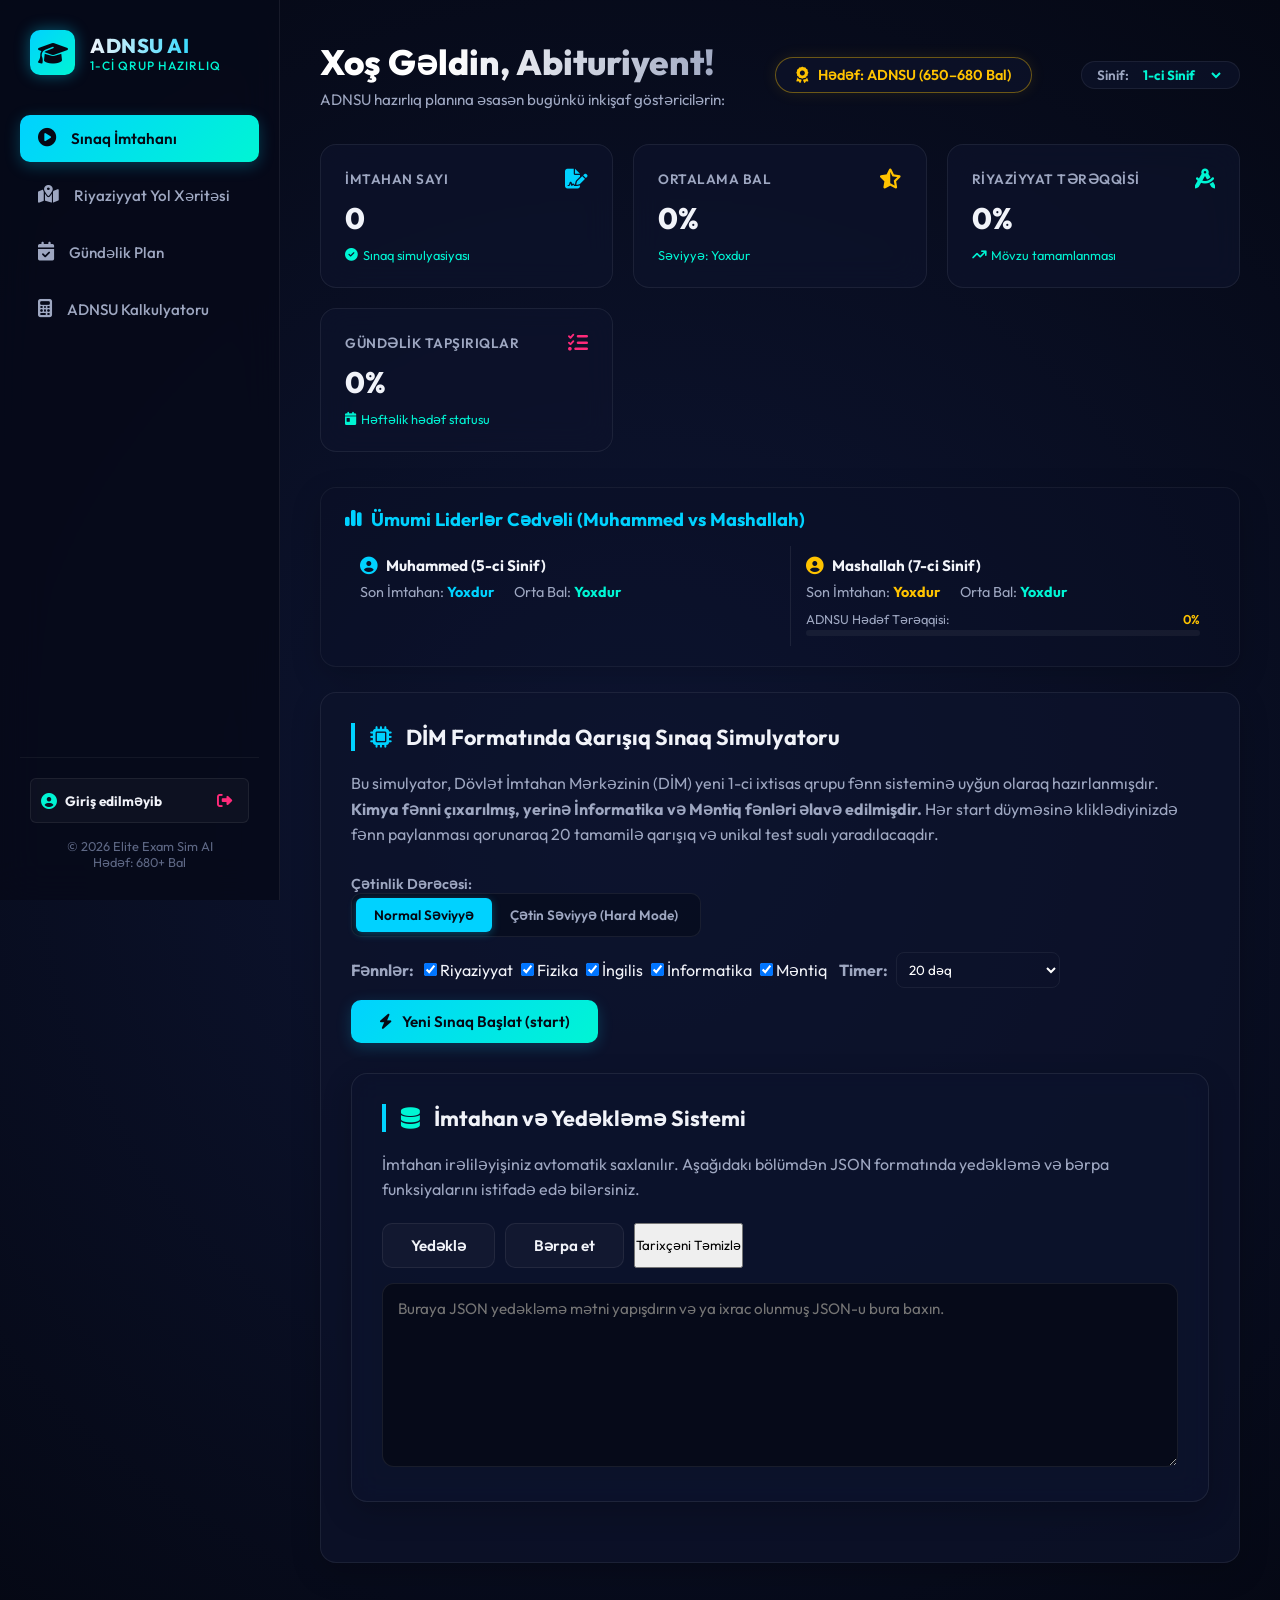
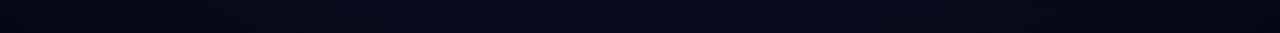
==== commit 21b774d4: "Refactor exam interface and remove login overlay Removed multi-user passwordless login overlay and a" ====
--- a/index.html
+++ b/index.html
@@ -12,28 +12,6 @@
   <link rel="stylesheet" href="styles.css">
 </head>
 <body>
-
-  <!-- UPGRADE: Multi-user passwordless Login Overlay -->
-  <div id="login-screen" class="login-overlay">
-    <div class="login-container">
-      <h1 class="login-title"><i class="fa-solid fa-graduation-cap"></i> Abituriyent İmtahan Generator AI</h1>
-      <p class="login-subtitle">Hazırlıq panelinə daxil olmaq üçün profilinizi seçin:</p>
-      <div class="profiles-grid">
-        <div class="profile-card muhammed-card" id="profile-muhammed">
-          <div class="profile-avatar"><i class="fa-solid fa-user-tie"></i></div>
-          <h3>Muhammed</h3>
-          <span class="profile-badge">5-ci Sinif</span>
-          <p class="profile-desc">Baza təhsil dövrü</p>
-        </div>
-        <div class="profile-card mashallah-card" id="profile-mashallah">
-          <div class="profile-avatar"><i class="fa-solid fa-user-graduate"></i></div>
-          <h3>Mashallah</h3>
-          <span class="profile-badge target">7-ci Sinif</span>
-          <p class="profile-desc">ADNSU (680 Bal) Hədəfi</p>
-        </div>
-      </div>
-    </div>
-  </div>
 
   <div class="app-container">
     
@@ -241,25 +219,62 @@
                   <button class="toggle-option" id="diff-hard">Çətin Səviyyə (Hard Mode)</button>
                 </div>
               </div>
-              
-              <button class="btn-premium" id="btn-start-exam">
-                <i class="fa-solid fa-bolt"></i> Yeni Sınaq Başlat (start)
-              </button>
+                  <div style="display:flex; gap:12px; align-items:center; flex-wrap:wrap;">
+                    <div style="display:flex; gap:10px; align-items:center;">
+                      <label style="font-weight:700; color:var(--color-text-secondary);">Fənnlər:</label>
+                      <div id="filter-subjects" style="display:flex; gap:8px; flex-wrap:wrap;">
+                        <label><input type="checkbox" name="filter-subject" value="Riyaziyyat" checked> Riyaziyyat</label>
+                        <label><input type="checkbox" name="filter-subject" value="Fizika" checked> Fizika</label>
+                        <label><input type="checkbox" name="filter-subject" value="Ingilis" checked> İngilis</label>
+                        <label><input type="checkbox" name="filter-subject" value="Informatika" checked> İnformatika</label>
+                        <label><input type="checkbox" name="filter-subject" value="Məntiq" checked> Məntiq</label>
+                      </div>
+                    </div>
+
+                    <div style="display:flex; gap:8px; align-items:center;">
+                      <label style="font-weight:700; color:var(--color-text-secondary);">Timer:</label>
+                      <select id="timer-select" style="background:transparent; border:1px solid rgba(255,255,255,0.06); padding:8px; border-radius:8px; color:#fff;">
+                        <option value="0">Sayılanmır (No timer)</option>
+                        <option value="600">10 dəq</option>
+                        <option value="1200" selected>20 dəq</option>
+                        <option value="1800">30 dəq</option>
+                        <option value="2400">40 dəq</option>
+                      </select>
+                    </div>
+
+                    <button class="btn-premium" id="btn-start-exam">
+                      <i class="fa-solid fa-bolt"></i> Yeni Sınaq Başlat (start)
+                    </button>
+                  </div>
             </div>
           </div>
 
           <!-- Active Exam Question Sheet -->
           <div id="exam-active-view" style="display: none;">
-            <div class="exam-controls" style="border-bottom: 1px solid rgba(255,255,255,0.05); padding-bottom: 15px;">
+            <div class="exam-controls" style="border-bottom: 1px solid rgba(255,255,255,0.05); padding-bottom: 15px; align-items: center; gap: 12px; display: flex; justify-content: space-between; flex-wrap: wrap;">
               <div>
                 <span style="font-size: 0.95rem; color: var(--color-text-secondary);">Sınaq İmtahanı Aktivdir</span>
                 <h4 style="font-size: 1.15rem; font-weight: 700; color: var(--neon-blue); margin-top: 4px;" id="exam-questions-counter">Hazırlanır...</h4>
               </div>
-              <div style="display: flex; gap: 10px;">
+              <div style="display: flex; gap: 10px; flex-wrap: wrap; align-items: center;">
+                <button class="btn-secondary-glow" id="btn-prev-question">Əvvəlki</button>
+                <span id="question-position-indicator" style="font-weight: 700; color: var(--color-text-primary);">0 / 0</span>
+                <button class="btn-secondary-glow" id="btn-next-question">Sonrakı</button>
                 <button class="btn-secondary-glow" id="btn-reset-exam">Yenidən Başlat</button>
                 <button class="btn-premium" id="btn-check-answers" style="background: linear-gradient(135deg, var(--neon-teal) 0%, var(--neon-blue) 100%);">
-                  <i class="fa-solid fa-square-poll-vertical"></i> Nəticəni Yoxla (check)
+                  <i class="fa-solid fa-square-poll-vertical"></i> Nəticəni Yoxla
                 </button>
+              </div>
+            </div>
+
+            <div style="display:flex; align-items:center; gap:12px; margin-bottom:12px;">
+              <div style="flex:1;">
+                <div style="height:10px; background: rgba(255,255,255,0.04); border-radius:20px; overflow:hidden;">
+                  <div id="exam-progress-fill" style="height:100%; width:0%; background: linear-gradient(90deg, var(--neon-teal), var(--neon-blue)); transition: width 0.4s ease;"></div>
+                </div>
+              </div>
+              <div style="min-width:120px; text-align:right; color:var(--color-text-secondary);">
+                <span id="exam-timer-display">—:—</span>
               </div>
             </div>
 
@@ -321,6 +336,21 @@
                 <!-- Doubtful questions review goes here -->
               </div>
             </div>
+          </div>
+
+          <div class="glass-card" style="margin-top: 30px; border: 1px solid rgba(255,255,255,0.08); background: rgba(13, 19, 44, 0.75);">
+            <div class="glass-card-title">
+              <span><i class="fa-solid fa-database" style="color: var(--neon-teal); margin-right: 10px;"></i> İmtahan və Yedəkləmə Sistemi</span>
+            </div>
+            <p style="color: var(--color-text-secondary); line-height: 1.6; margin-bottom: 20px;">
+              İmtahan irəliləyişiniz avtomatik saxlanılır. Aşağıdakı bölümdən JSON formatında yedəkləmə və bərpa funksiyalarını istifadə edə bilərsiniz.
+            </p>
+            <div class="backup-actions" style="display: flex; flex-wrap: wrap; gap: 10px; margin-bottom: 15px;">
+              <button class="btn-secondary-glow" id="btn-export-backup">Yedəklə</button>
+              <button class="btn-secondary-glow" id="btn-restore-backup">Bərpa et</button>
+              <button class="btn-delete" id="btn-clear-history">Tarixçəni Təmizlə</button>
+            </div>
+            <textarea id="backup-data-textarea" placeholder="Buraya JSON yedəkləmə mətni yapışdırın və ya ixrac olunmuş JSON-u bura baxın." rows="8" style="width: 100%; background: rgba(0,0,0,0.4); border: 1px solid rgba(255,255,255,0.08); color: #fff; padding: 15px; border-radius: 12px; resize: vertical; font-family: inherit; font-size: 0.95rem;"></textarea>
           </div>
         </div>
       </div>
@@ -482,6 +512,7 @@
 
   <!-- Load Questions database -->
   <script src="questions.js"></script>
+  <script src="cache.js"></script>
   <!-- Concept Explanation Modal -->
   <div id="help-modal" class="modal-overlay" style="display: none;">
     <div class="modal-content">
